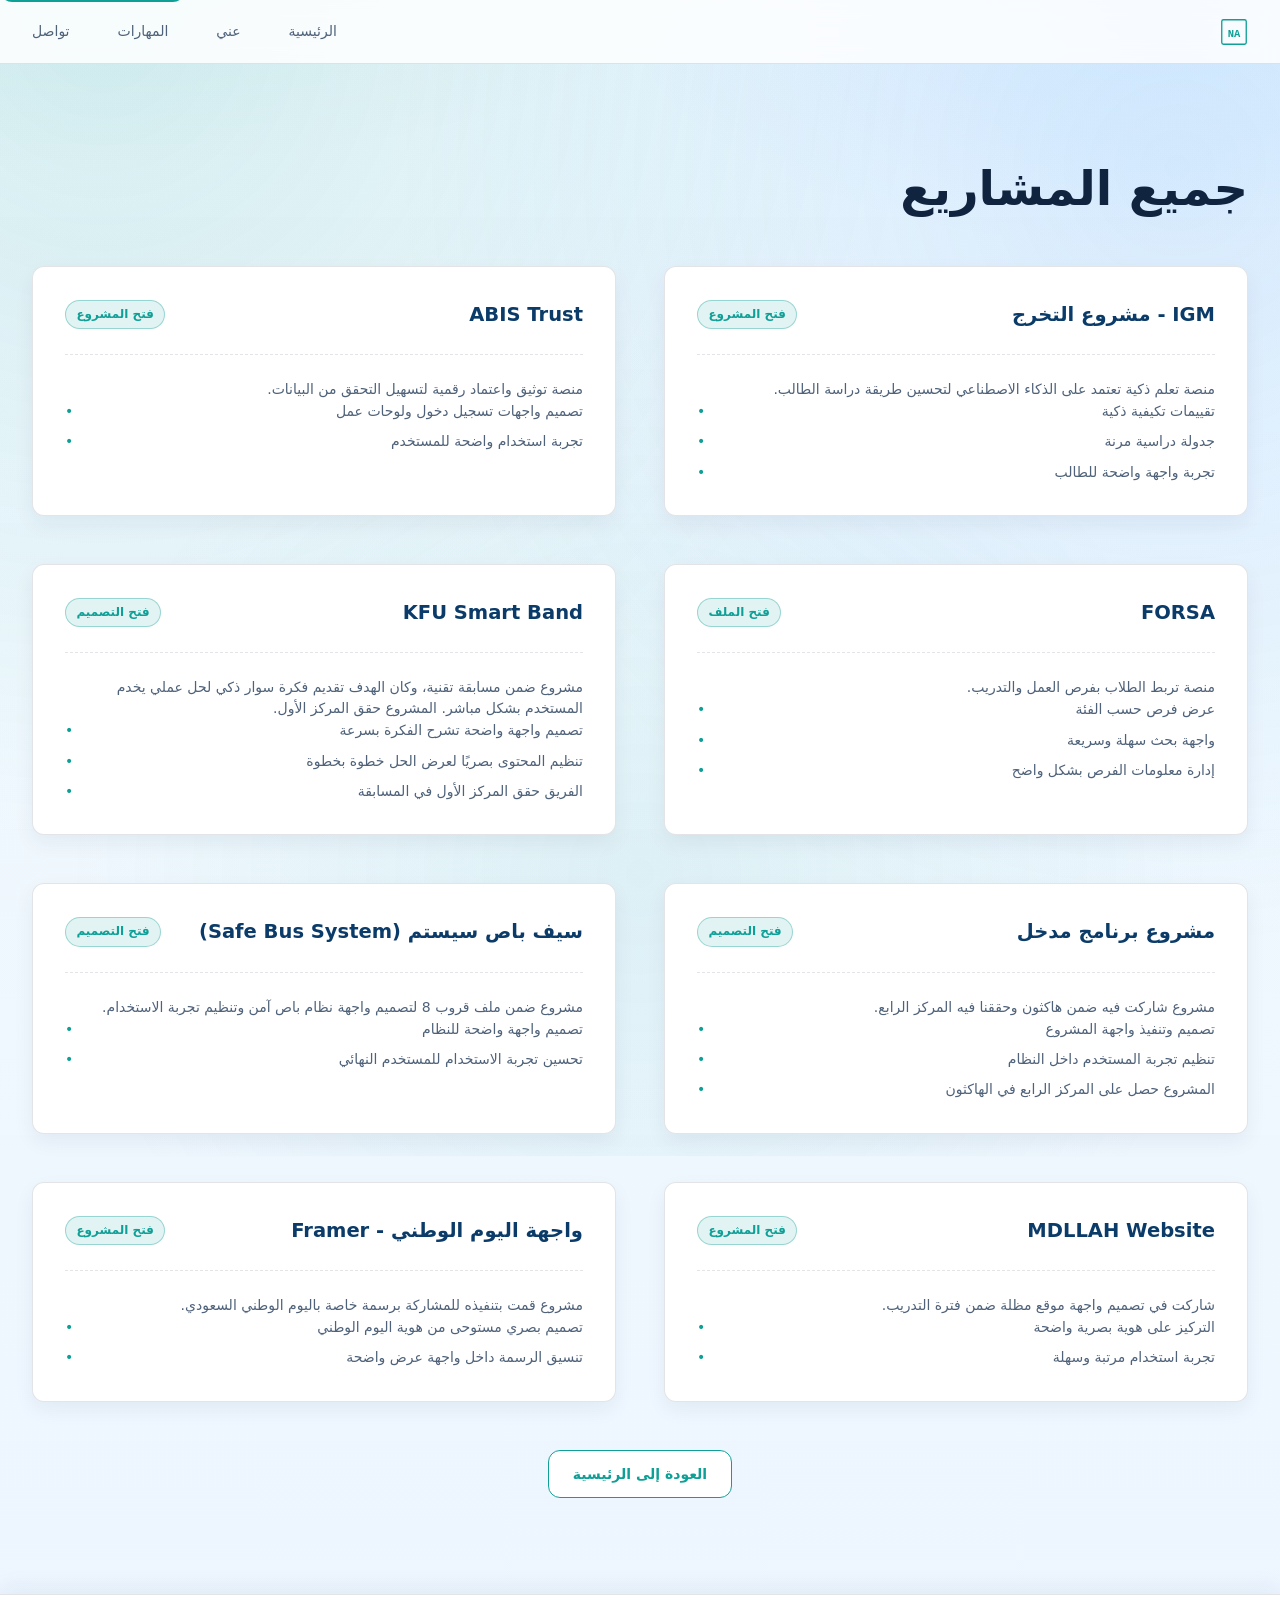
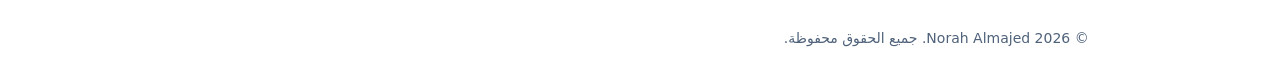
==== projects.html @ 997d486d "Initial portfolio commit" ====
<!DOCTYPE html>
<html lang="ar" dir="rtl">
<head>
  <meta charset="UTF-8">
  <meta name="viewport" content="width=device-width, initial-scale=1.0">
  <meta name="description" content="صفحة جميع مشاريع نورة الماجد مع شرح مختصر وروابط العرض.">
  <meta name="theme-color" content="#F6FBFF">
  <link rel="stylesheet" href="css/style.css">
  <title>جميع المشاريع - نورة الماجد</title>
</head>
<body>
  <a href="#main-content" class="skip-link">تخطي إلى المحتوى</a>

  <nav class="nav" role="navigation" aria-label="Main navigation">
    <div class="nav-container">
      <a href="index.html#hero" class="nav-logo" aria-label="العودة للرئيسية">
        <svg width="32" height="32" viewBox="0 0 32 32" fill="none" xmlns="http://www.w3.org/2000/svg" aria-hidden="true">
          <rect x="2" y="2" width="28" height="28" stroke="currentColor" stroke-width="1.5" fill="none" rx="2"/>
          <text x="16" y="22" font-family="Space Grotesk, monospace" font-size="12" font-weight="bold" fill="currentColor" text-anchor="middle">NA</text>
        </svg>
      </a>

      <button class="nav-toggle" aria-label="فتح القائمة" aria-expanded="false" id="nav-toggle">
        <span></span>
        <span></span>
        <span></span>
      </button>

      <div class="nav-menu" id="nav-menu">
        <a href="index.html#hero" class="nav-link">الرئيسية</a>
        <a href="index.html#about" class="nav-link">عني</a>
        <a href="index.html#skills" class="nav-link">المهارات</a>
        <a href="index.html#contact" class="nav-link">تواصل</a>
      </div>
    </div>
  </nav>

  <main id="main-content">
    <section class="work" id="projects-all">
      <h2>جميع المشاريع</h2>
      <div class="work-grid highlights-grid">
        <article class="project-card" data-index="0">
          <details class="project-expandable" open>
            <summary>
              <span class="project-title">IGM - مشروع التخرج</span>
              <a class="project-toggle project-design-btn" href="IGM/index.php" target="_blank" rel="noopener noreferrer" aria-label="فتح مشروع IGM">فتح المشروع</a>
            </summary>
            <div class="project-content">
              <p class="project-outcome">منصة تعلم ذكية تعتمد على الذكاء الاصطناعي لتحسين طريقة دراسة الطالب.</p>
              <ul class="project-bullets">
                <li>تقييمات تكيفية ذكية</li>
                <li>جدولة دراسية مرنة</li>
                <li>تجربة واجهة واضحة للطالب</li>
              </ul>
            </div>
          </details>
        </article>

        <article class="project-card" data-index="1">
          <details class="project-expandable" open>
            <summary>
              <span class="project-title">ABIS Trust</span>
              <a class="project-toggle project-design-btn" href="https://abis-trust-production.up.railway.app/login.html" target="_blank" rel="noopener noreferrer" aria-label="فتح مشروع ABIS Trust">فتح المشروع</a>
            </summary>
            <div class="project-content">
              <p class="project-outcome">منصة توثيق واعتماد رقمية لتسهيل التحقق من البيانات.</p>
              <ul class="project-bullets">
                <li>تصميم واجهات تسجيل دخول ولوحات عمل</li>
                <li>تجربة استخدام واضحة للمستخدم</li>
              </ul>
            </div>
          </details>
        </article>

        <article class="project-card" data-index="2">
          <details class="project-expandable" open>
            <summary>
              <span class="project-title">FORSA</span>
              <a class="project-toggle project-design-btn" href="FORSA.pdf" target="_blank" rel="noopener noreferrer" aria-label="فتح ملف مشروع FORSA">فتح الملف</a>
            </summary>
            <div class="project-content">
              <p class="project-outcome">منصة تربط الطلاب بفرص العمل والتدريب.</p>
              <ul class="project-bullets">
                <li>عرض فرص حسب الفئة</li>
                <li>واجهة بحث سهلة وسريعة</li>
                <li>إدارة معلومات الفرص بشكل واضح</li>
              </ul>
            </div>
          </details>
        </article>

        <article class="project-card" data-index="3">
          <details class="project-expandable" open>
            <summary>
              <span class="project-title">KFU Smart Band</span>
              <a class="project-toggle project-design-btn" href="KFU%20Smart%20Band/code%201.html" target="_blank" rel="noopener noreferrer" aria-label="فتح تصميم KFU Smart Band">فتح التصميم</a>
            </summary>
            <div class="project-content">
              <p class="project-outcome">مشروع ضمن مسابقة تقنية، وكان الهدف تقديم فكرة سوار ذكي لحل عملي يخدم المستخدم بشكل مباشر. المشروع حقق المركز الأول.</p>
              <ul class="project-bullets">
                <li>تصميم واجهة واضحة تشرح الفكرة بسرعة</li>
                <li>تنظيم المحتوى بصريًا لعرض الحل خطوة بخطوة</li>
                <li>الفريق حقق المركز الأول في المسابقة</li>
              </ul>
            </div>
          </details>
        </article>

        <article class="project-card" data-index="4">
          <details class="project-expandable" open>
            <summary>
              <span class="project-title">مشروع برنامج مدخل</span>
              <a class="project-toggle project-design-btn" href="%D9%85%D8%B4%D8%B1%D9%88%D8%B9%20%D8%A8%D8%B1%D9%86%D8%A7%D9%85%D8%AC%20%D9%85%D8%AF%D8%AE%D9%84/MADKHAL.dc.html" target="_blank" rel="noopener noreferrer" aria-label="فتح تصميم مشروع برنامج مدخل">فتح التصميم</a>
            </summary>
            <div class="project-content">
              <p class="project-outcome">مشروع شاركت فيه ضمن هاكثون وحققنا فيه المركز الرابع.</p>
              <ul class="project-bullets">
                <li>تصميم وتنفيذ واجهة المشروع</li>
                <li>تنظيم تجربة المستخدم داخل النظام</li>
                <li>المشروع حصل على المركز الرابع في الهاكثون</li>
              </ul>
            </div>
          </details>
        </article>

        <article class="project-card" data-index="5">
          <details class="project-expandable" open>
            <summary>
              <span class="project-title">سيف باص سيستم (Safe Bus System)</span>
              <a class="project-toggle project-design-btn" href="%D9%86%D8%B8%D8%A7%D9%85%20%D8%A8%D8%A7%D8%B5%20%D8%B3%D9%8A%D9%81/SBS%20Redesign.dc.html" target="_blank" rel="noopener noreferrer" aria-label="فتح تصميم سيف باص سيستم">فتح التصميم</a>
            </summary>
            <div class="project-content">
              <p class="project-outcome">مشروع ضمن ملف قروب 8 لتصميم واجهة نظام باص آمن وتنظيم تجربة الاستخدام.</p>
              <ul class="project-bullets">
                <li>تصميم واجهة واضحة للنظام</li>
                <li>تحسين تجربة الاستخدام للمستخدم النهائي</li>
              </ul>
            </div>
          </details>
        </article>

        <article class="project-card" data-index="6">
          <details class="project-expandable" open>
            <summary>
              <span class="project-title">MDLLAH Website</span>
              <a class="project-toggle project-design-btn" href="https://mdllah.com/" target="_blank" rel="noopener noreferrer" aria-label="فتح مشروع MDLLAH Website">فتح المشروع</a>
            </summary>
            <div class="project-content">
              <p class="project-outcome">شاركت في تصميم واجهة موقع مظلة ضمن فترة التدريب.</p>
              <ul class="project-bullets">
                <li>التركيز على هوية بصرية واضحة</li>
                <li>تجربة استخدام مرتبة وسهلة</li>
              </ul>
            </div>
          </details>
        </article>

        <article class="project-card" data-index="7">
          <details class="project-expandable" open>
            <summary>
              <span class="project-title">واجهة اليوم الوطني - Framer</span>
              <a class="project-toggle project-design-btn" href="https://saudi-arabia-norah-almajed.framer.website/" target="_blank" rel="noopener noreferrer" aria-label="فتح مشروع واجهة اليوم الوطني">فتح المشروع</a>
            </summary>
            <div class="project-content">
              <p class="project-outcome">مشروع قمت بتنفيذه للمشاركة برسمة خاصة باليوم الوطني السعودي.</p>
              <ul class="project-bullets">
                <li>تصميم بصري مستوحى من هوية اليوم الوطني</li>
                <li>تنسيق الرسمة داخل واجهة عرض واضحة</li>
              </ul>
            </div>
          </details>
        </article>
      </div>
      <div class="view-all-projects">
        <a href="index.html#highlights" class="btn btn-secondary">العودة إلى الرئيسية</a>
      </div>
    </section>
  </main>

  <footer class="footer">
    <p>&copy; 2026 Norah Almajed. جميع الحقوق محفوظة.</p>
  </footer>

  <script src="js/main.js"></script>
</body>
</html>
---- css/style.css ----
/* ============================================================================
   DESIGN SYSTEM - CSS CUSTOM PROPERTIES
   ============================================================================ */
:root {
  /* Colors - Contrast verified */
  --bg:            #F6FBFF;
  --surface:       #FFFFFF;
  --surface-2:     #EEF5FF;
  --text:          #10243F;
  --text-muted:    #4F627A;
  --accent:        #0E9F96;
  --border:        rgba(16, 36, 63, 0.12);
  --shadow-sm:     0 8px 20px rgba(12, 37, 71, 0.06);
  --shadow-md:     0 16px 32px rgba(12, 37, 71, 0.09);

  /* Typography */
  --font-sans: "Space Grotesk", "IBM Plex Sans Arabic", system-ui, -apple-system, sans-serif;
  --font-body: "Inter", "IBM Plex Sans Arabic", system-ui, -apple-system, sans-serif;

  /* Type scale */
  --fs-hero: clamp(2.5rem, 6vw, 4.5rem);
  --fs-h2:   clamp(2rem, 5vw, 3rem);
  --fs-h3:   1.5rem;
  --fs-body: 1rem;
  --fs-sm:   0.875rem;
  --fs-xs:   0.75rem;

  /* Spacing (8px grid) */
  --space-xs:   0.5rem;    /* 8px */
  --space-sm:   1rem;      /* 16px */
  --space-md:   1.5rem;    /* 24px */
  --space-lg:   2rem;      /* 32px */
  --space-xl:   3rem;      /* 48px */
  --space-2xl:  4rem;      /* 64px */
  --space-3xl:  6rem;      /* 96px */
  --space-4xl:  8rem;      /* 128px */

  /* Motion */
  --ease-out:    cubic-bezier(0.23, 1, 0.32, 1);
  --ease-in-out: cubic-bezier(0.77, 0, 0.175, 1);
  --radius: 12px;

  /* Duration */
  --duration-fast:   100ms;
  --duration-base:   160ms;
  --duration-card:   200ms;
  --duration-reveal: 250ms;
}

/* ============================================================================
   RESET & BASE
   ============================================================================ */
* {
  margin: 0;
  padding: 0;
  box-sizing: border-box;
}

html {
  scroll-behavior: smooth;
}

body {
  font-family: var(--font-body);
  background:
    radial-gradient(1200px 560px at 10% -10%, rgba(14, 159, 150, 0.09), transparent 60%),
    radial-gradient(900px 420px at 90% 0%, rgba(36, 140, 255, 0.08), transparent 60%),
    var(--bg);
  color: var(--text);
  line-height: 1.6;
  font-size: var(--fs-body);
  overflow-x: hidden;
}

body::before {
  content: "";
  position: fixed;
  inset: -20vmax;
  background:
    radial-gradient(circle at 20% 20%, rgba(14, 159, 150, 0.12), transparent 45%),
    radial-gradient(circle at 80% 30%, rgba(36, 140, 255, 0.12), transparent 45%),
    radial-gradient(circle at 50% 80%, rgba(14, 159, 150, 0.08), transparent 40%);
  z-index: -1;
  pointer-events: none;
  animation: ambientFloat 16s ease-in-out infinite alternate;
}

/* ============================================================================
   TYPOGRAPHY
   ============================================================================ */
h1, h2, h3 {
  font-family: var(--font-sans);
  font-weight: 600;
  line-height: 1.2;
}

h1 {
  font-size: var(--fs-hero);
  letter-spacing: -0.02em;
}

h2 {
  font-size: var(--fs-h2);
  margin-bottom: var(--space-xl);
}

h3 {
  font-size: var(--fs-h3);
}

p {
  max-width: 70ch;
}

a {
  color: var(--accent);
  text-decoration: none;
  transition: opacity var(--duration-base) var(--ease-out);
}

@media (hover: hover) and (pointer: fine) {
  a:hover {
    opacity: 0.8;
  }
}

a:focus-visible {
  outline: 2px solid var(--accent);
  outline-offset: 2px;
}

/* ============================================================================
   SKIP LINK
   ============================================================================ */
.skip-link {
  position: absolute;
  top: -40px;
  left: 0;
  background: var(--accent);
  color: #ffffff;
  padding: 0.5rem 1rem;
  border-radius: var(--radius);
  font-weight: 600;
  z-index: 10000;
}

.skip-link:focus {
  top: var(--space-sm);
  left: var(--space-sm);
}

/* ============================================================================
   NAVIGATION
   ============================================================================ */
.nav {
  position: sticky;
  top: 0;
  z-index: 100;
  height: 64px;
  background: rgba(255, 255, 255, 0.82);
  -webkit-backdrop-filter: blur(10px);
  backdrop-filter: blur(10px);
  border-bottom: 1px solid var(--border);
  display: flex;
  align-items: center;
  transition: box-shadow var(--duration-card) var(--ease-out),
              background-color var(--duration-card) var(--ease-out),
              border-color var(--duration-card) var(--ease-out);
}

.nav.scrolled {
  background: rgba(255, 255, 255, 0.95);
  border-color: rgba(14, 159, 150, 0.25);
  box-shadow: 0 10px 24px rgba(16, 36, 63, 0.09);
}

.nav-container {
  width: 100%;
  max-width: 1440px;
  margin: 0 auto;
  padding: 0 var(--space-lg);
  display: flex;
  align-items: center;
  justify-content: space-between;
}

.nav-logo {
  display: flex;
  align-items: center;
  color: var(--accent);
  font-weight: 700;
  font-size: var(--fs-h3);
  transition: color var(--duration-base) var(--ease-out);
  flex-shrink: 0;
}

.nav-logo svg {
  width: 28px;
  height: 28px;
}

@media (hover: hover) and (pointer: fine) {
  .nav-logo:hover {
    color: var(--text);
  }
}

.nav-logo:focus-visible {
  outline: 2px solid var(--accent);
  outline-offset: 4px;
  border-radius: var(--radius);
}

.nav-toggle {
  display: none;
  flex-direction: column;
  gap: 5px;
  background: none;
  border: none;
  cursor: pointer;
  padding: var(--space-xs);
  border-radius: var(--radius);
  color: var(--text);
}

.nav-toggle span {
  width: 24px;
  height: 2px;
  background: currentColor;
  border-radius: 1px;
  transition: all var(--duration-base) var(--ease-out);
}

@media (max-width: 640px) {
  .nav-toggle {
    display: flex;
  }

  .nav-toggle[aria-expanded="true"] span:nth-child(1) {
    transform: rotate(45deg) translate(10px, 10px);
  }

  .nav-toggle[aria-expanded="true"] span:nth-child(2) {
    opacity: 0;
  }

  .nav-toggle[aria-expanded="true"] span:nth-child(3) {
    transform: rotate(-45deg) translate(7px, -7px);
  }

  .nav-menu {
    position: absolute;
    top: 64px;
    left: 0;
    right: 0;
    background: rgba(255, 255, 255, 0.98);
    border-bottom: 1px solid var(--border);
    padding: var(--space-lg);
    display: none;
    flex-direction: column;
    align-items: flex-start;
    gap: var(--space-md);
    max-height: calc(100vh - 64px);
    overflow-y: auto;
  }

  .nav-menu[data-expanded="true"] {
    display: flex;
  }
  .nav-link {
    width: 100%;
    padding-block: 0.25rem;
  }
}

@media (min-width: 641px) {
  .nav-menu {
    display: flex;
    gap: var(--space-xl);
    align-items: center;
  }
}

.nav-link {
  font-size: var(--fs-sm);
  color: var(--text-muted);
  transition: color var(--duration-base) var(--ease-out);
  position: relative;
}

.nav-link::after {
  content: '';
  position: absolute;
  bottom: -4px;
  left: 0;
  width: 0;
  height: 1.5px;
  background: var(--accent);
  transition: width var(--duration-base) var(--ease-out);
}

@media (hover: hover) and (pointer: fine) {
  .nav-link:hover {
    color: var(--accent);
  }

  .nav-link:hover::after {
    width: 100%;
  }
}

.nav-link:focus-visible {
  outline: 2px solid var(--accent);
  outline-offset: 4px;
}

/* ============================================================================
   HERO SECTION
   ============================================================================ */
.hero {
  min-height: 100vh;
  display: flex;
  align-items: center;
  justify-content: center;
  padding: var(--space-2xl) var(--space-lg);
  text-align: center;
  animation: fadeIn var(--duration-reveal) var(--ease-out) forwards;
}

.hero-content {
  max-width: 800px;
  width: 100%;
  transition: transform 420ms var(--ease-out);
}

.hero-title {
  margin-bottom: var(--space-md);
  animation: slideUp var(--duration-reveal) var(--ease-out) 100ms forwards;
  opacity: 0;
}

.hero-training {
  font-size: 1.05rem;
  color: var(--text);
  margin-bottom: var(--space-md);
  line-height: 1.8;
  animation: slideUp var(--duration-reveal) var(--ease-out) 130ms forwards;
  opacity: 0;
  margin-left: auto;
  margin-right: auto;
  max-width: 72ch;
}

.hero-quick-links {
  display: flex;
  justify-content: center;
  gap: var(--space-sm);
  flex-wrap: wrap;
  margin-bottom: var(--space-lg);
  animation: slideUp var(--duration-reveal) var(--ease-out) 145ms forwards;
  opacity: 0;
}

.hero-quick-link {
  display: inline-flex;
  align-items: center;
  gap: 0.5rem;
  padding: 0.55rem 0.9rem;
  border: 1px solid var(--border);
  border-radius: 999px;
  color: var(--text);
  background: var(--surface);
  font-size: var(--fs-sm);
  font-weight: 500;
  transition: transform var(--duration-card) var(--ease-out),
              border-color var(--duration-card) var(--ease-out),
              color var(--duration-card) var(--ease-out),
              box-shadow var(--duration-card) var(--ease-out);
}

.hero-quick-link:focus-visible {
  outline: 2px solid var(--accent);
  outline-offset: 2px;
}

@media (hover: hover) and (pointer: fine) {
  .hero-quick-link:hover {
    border-color: var(--accent);
    color: var(--accent);
    opacity: 1;
    transform: translateY(-2px);
    box-shadow: var(--shadow-sm);
  }
}

.hero-quick-icon {
  width: 16px;
  height: 16px;
  color: var(--accent);
  flex-shrink: 0;
}

.hero-subtitle {
  font-size: var(--fs-h3);
  color: var(--text-muted);
  margin-bottom: var(--space-2xl);
  line-height: 1.5;
  animation: slideUp var(--duration-reveal) var(--ease-out) 150ms forwards;
  opacity: 0;
  margin-left: auto;
  margin-right: auto;
}

.hero-first-project {
  display: flex;
  align-items: center;
  justify-content: center;
  gap: var(--space-sm);
  flex-wrap: wrap;
  margin-top: 0;
  margin-bottom: var(--space-md);
  animation: slideUp var(--duration-reveal) var(--ease-out) 165ms forwards;
  opacity: 0;
}

.hero-first-project-link {
  display: inline-flex;
  align-items: center;
  justify-content: center;
  padding: 0.6rem 1rem;
  border: 1px solid rgba(14, 159, 150, 0.35);
  border-radius: 999px;
  background: rgba(14, 159, 150, 0.08);
  color: var(--accent);
  font-size: var(--fs-sm);
  font-weight: 600;
}

@media (hover: hover) and (pointer: fine) {
  .hero-first-project-link:hover {
    background: rgba(14, 159, 150, 0.15);
    border-color: var(--accent);
    opacity: 1;
  }
}

.hero-metrics {
  display: grid;
  grid-template-columns: repeat(3, minmax(0, 1fr));
  gap: var(--space-md);
  margin-bottom: var(--space-2xl);
  animation: slideUp var(--duration-reveal) var(--ease-out) 180ms forwards;
  opacity: 0;
}

.metric-card {
  background: var(--surface);
  border: 1px solid var(--border);
  border-radius: var(--radius);
  padding: var(--space-md);
  display: flex;
  gap: var(--space-sm);
  align-items: center;
  text-align: start;
  transition: transform var(--duration-card) var(--ease-out),
              border-color var(--duration-card) var(--ease-out),
              box-shadow var(--duration-card) var(--ease-out);
}

@media (hover: hover) and (pointer: fine) {
  .metric-card:hover {
    transform: translateY(-3px);
    border-color: rgba(14, 159, 150, 0.3);
    box-shadow: var(--shadow-md);
  }
}

.metric-icon {
  width: 22px;
  height: 22px;
  color: var(--accent);
  flex-shrink: 0;
}

.metric-card h3 {
  font-size: var(--fs-sm);
  color: var(--text-muted);
  margin-bottom: 2px;
  font-weight: 600;
}

.metric-card p {
  font-size: var(--fs-sm);
  color: var(--text);
  font-weight: 600;
}

.hero-ctas {
  display: flex;
  gap: var(--space-lg);
  justify-content: center;
  flex-wrap: wrap;
  animation: slideUp var(--duration-reveal) var(--ease-out) 200ms forwards;
  opacity: 0;
}

@keyframes fadeIn {
  from {
    opacity: 0;
  }
  to {
    opacity: 1;
  }
}

@keyframes slideUp {
  from {
    opacity: 0;
    transform: translateY(8px);
  }
  to {
    opacity: 1;
    transform: translateY(0);
  }
}

@keyframes ambientFloat {
  0% {
    transform: translate3d(-2%, -1%, 0) scale(1);
  }
  100% {
    transform: translate3d(2%, 1%, 0) scale(1.04);
  }
}

/* ============================================================================
   BUTTONS
   ============================================================================ */
.btn {
  display: inline-flex;
  align-items: center;
  justify-content: center;
  padding: 0.75rem 1.5rem;
  font-size: var(--fs-sm);
  font-weight: 600;
  border-radius: var(--radius);
  border: none;
  cursor: pointer;
  min-height: 44px;
  min-width: 44px;
  transition: background-color var(--duration-base) var(--ease-out),
              color var(--duration-base) var(--ease-out),
              transform var(--duration-base) var(--ease-out);
  font-family: var(--font-sans);
}

.btn:focus-visible {
  outline: 2px solid var(--accent);
  outline-offset: 2px;
}

.btn:active {
  transform: scale(0.97);
}

.btn-primary {
  background: var(--accent);
  color: #ffffff;
}

@media (hover: hover) and (pointer: fine) {
  .btn-primary:hover {
    background: var(--accent);
    opacity: 0.9;
  }
}

.btn-secondary {
  background: var(--surface);
  color: var(--accent);
  border: 1px solid var(--accent);
}

@media (hover: hover) and (pointer: fine) {
  .btn-secondary:hover {
    background: rgba(0, 229, 192, 0.1);
  }
}

/* ============================================================================
   SECTIONS & LAYOUT
   ============================================================================ */
section {
  max-width: 1440px;
  margin: 0 auto;
  padding: var(--space-3xl) var(--space-lg);
  width: 100%;
}

section:not(.hero) {
  opacity: 0;
  transform: translateY(8px);
  animation: sectionReveal var(--duration-reveal) var(--ease-out) forwards;
}

@keyframes sectionReveal {
  to {
    opacity: 1;
    transform: translateY(0);
  }
}

/* ============================================================================
   WORK SECTION
   ============================================================================ */
.work {
  background: linear-gradient(180deg, rgba(14, 159, 150, 0.02) 0%, rgba(36, 140, 255, 0.04) 100%);
}

.work-grid {
  display: grid;
  grid-template-columns: repeat(auto-fit, minmax(min(100%, 300px), 1fr));
  gap: var(--space-xl);
  animation-delay: 100ms;
}

@media (min-width: 768px) {
  .work-grid {
    grid-template-columns: repeat(2, 1fr);
  }
}

@media (min-width: 1024px) {
  .work-grid {
    grid-template-columns: repeat(2, 1fr);
  }
}

/* ============================================================================
   PROJECT CARD
   ============================================================================ */
.project-card {
  background: var(--surface);
  padding: var(--space-lg);
  border-radius: var(--radius);
  border: 1px solid var(--border);
  display: flex;
  flex-direction: column;
  gap: var(--space-md);
  transition: background-color var(--duration-card) var(--ease-out),
              transform var(--duration-card) var(--ease-out),
              border-color var(--duration-card) var(--ease-out);
  opacity: 0;
  transform: translateY(8px);
  animation: cardReveal var(--duration-reveal) var(--ease-out) forwards;
  box-shadow: var(--shadow-sm);
}

.project-card:nth-child(1) { animation-delay: 150ms; }
.project-card:nth-child(2) { animation-delay: 200ms; }
.project-card:nth-child(3) { animation-delay: 250ms; }
.project-card:nth-child(4) { animation-delay: 300ms; }

@keyframes cardReveal {
  to {
    opacity: 1;
    transform: translateY(0);
  }
}

@media (hover: hover) and (pointer: fine) {
  .project-card:hover {
    background: var(--surface-2);
    transform: translateY(-4px);
    border-color: var(--accent);
  }
}

.project-header {
  flex: 1;
}

.project-header h3 {
  margin-bottom: var(--space-sm);
  color: #0B3B68;
}

.project-outcome {
  color: var(--text-muted);
  font-size: var(--fs-sm);
  line-height: 1.5;
}

.project-bullets {
  list-style: none;
  display: flex;
  flex-direction: column;
  gap: var(--space-xs);
}

.project-bullets li {
  color: var(--text-muted);
  font-size: var(--fs-sm);
  padding-left: var(--space-md);
  position: relative;
}

.project-bullets li::before {
  content: '•';
  position: absolute;
  left: 0;
  color: var(--accent);
}

.tech-tags {
  display: flex;
  flex-wrap: wrap;
  gap: var(--space-xs);
  margin-top: var(--space-sm);
}

.tag {
  display: inline-block;
  background: rgba(14, 159, 150, 0.12);
  color: var(--accent);
  padding: 0.25rem 0.75rem;
  border-radius: 999px;
  font-size: var(--fs-xs);
  font-weight: 600;
  border: 1px solid rgba(14, 159, 150, 0.25);
  transition: all var(--duration-base) var(--ease-out);
}

@media (hover: hover) and (pointer: fine) {
  .tag:hover {
    background: rgba(0, 229, 192, 0.15);
    border-color: var(--accent);
  }
}

/* ============================================================================
   ABOUT SECTION
   ============================================================================ */
.about {
  animation-delay: 50ms;
}

.about-content {
  max-width: 800px;
}

.about-content p {
  margin-bottom: var(--space-lg);
  color: var(--text-muted);
  line-height: 1.8;
}

.about-content p:last-child {
  margin-bottom: 0;
}

/* ============================================================================
   SKILLS SECTION
   ============================================================================ */
.skills {
  background: linear-gradient(180deg, rgba(36, 140, 255, 0.04) 0%, rgba(14, 159, 150, 0.02) 100%);
  animation-delay: 75ms;
}

.skills-grid {
  display: grid;
  grid-template-columns: repeat(auto-fit, minmax(280px, 1fr));
  gap: var(--space-2xl);
  max-width: 1000px;
}

@media (min-width: 768px) {
  .skills-grid {
    grid-template-columns: repeat(3, 1fr);
  }
}

.skill-group h3 {
  margin-bottom: var(--space-lg);
  color: var(--accent);
  font-size: var(--fs-body);
  text-transform: uppercase;
  letter-spacing: 0.05em;
  font-weight: 700;
}

.skill-list {
  list-style: none;
  display: flex;
  flex-direction: column;
  gap: var(--space-md);
}

.skill-list li {
  display: flex;
  align-items: center;
  gap: var(--space-sm);
  color: var(--text-muted);
  font-size: var(--fs-sm);
  transition: color var(--duration-base) var(--ease-out);
}

@media (hover: hover) and (pointer: fine) {
  .skill-list li:hover {
    color: var(--accent);
  }
}

.skill-icon {
  width: 20px;
  height: 20px;
  color: var(--accent);
  flex-shrink: 0;
}

/* ============================================================================
   EXPERIENCE SECTION
   ============================================================================ */
.experience {
  animation-delay: 90ms;
}

.experience-grid {
  display: grid;
  grid-template-columns: repeat(3, minmax(0, 1fr));
  gap: var(--space-lg);
}

.experience-card {
  background: var(--surface);
  border: 1px solid var(--border);
  border-radius: var(--radius);
  padding: var(--space-lg);
  transition: background-color var(--duration-card) var(--ease-out),
              border-color var(--duration-card) var(--ease-out),
              transform var(--duration-card) var(--ease-out);
  box-shadow: var(--shadow-sm);
}

@media (hover: hover) and (pointer: fine) {
  .experience-card:hover {
    background: var(--surface-2);
    border-color: var(--accent);
    transform: translateY(-4px);
  }
}

.experience-icon-wrap {
  width: 44px;
  height: 44px;
  border-radius: 10px;
  display: inline-flex;
  align-items: center;
  justify-content: center;
  background: rgba(14, 159, 150, 0.12);
  border: 1px solid rgba(14, 159, 150, 0.25);
  margin-bottom: var(--space-sm);
}

.experience-icon {
  width: 20px;
  height: 20px;
  color: var(--accent);
}

.experience-card h3 {
  font-size: 1.125rem;
  margin-bottom: var(--space-xs);
  color: var(--text);
}

.experience-card p {
  color: var(--text-muted);
  font-size: var(--fs-sm);
  line-height: 1.7;
}

/* ============================================================================
   HIGHLIGHTS GRID
   ============================================================================ */
.highlights-grid .project-header h3 {
  color: var(--text);
}

.highlights-grid {
  margin-bottom: var(--space-xl);
}

.project-expandable {
  width: 100%;
}

.project-expandable summary {
  list-style: none;
  display: flex;
  align-items: center;
  justify-content: space-between;
  gap: var(--space-sm);
  cursor: pointer;
}

.project-expandable summary::-webkit-details-marker {
  display: none;
}

.project-title {
  font-family: var(--font-sans);
  font-size: 1.22rem;
  color: #0B3B68;
  font-weight: 700;
}

.project-toggle {
  font-size: var(--fs-xs);
  color: var(--accent);
  border: 1px solid rgba(14, 159, 150, 0.35);
  border-radius: 999px;
  padding: 0.25rem 0.65rem;
  white-space: nowrap;
}

.project-design-btn {
  display: inline-block;
  font-weight: 600;
  background: rgba(14, 159, 150, 0.08);
}

@media (hover: hover) and (pointer: fine) {
  .project-design-btn:hover {
    background: rgba(14, 159, 150, 0.16);
    opacity: 1;
  }
}

.project-expandable .project-content {
  margin-top: var(--space-md);
  border-top: 1px dashed var(--border);
  padding-top: var(--space-md);
}

.project-expandable:not([open]) .project-content {
  display: none;
}

.project-expandable[open] .project-toggle {
  background: rgba(14, 159, 150, 0.12);
}

.project-design-btn:focus-visible {
  outline: 2px solid var(--accent);
  outline-offset: 2px;
}

.view-all-projects {
  display: flex;
  justify-content: center;
}

.view-all-projects-btn {
  min-width: 230px;
}

@media (max-width: 640px) {
  section {
    padding: var(--space-2xl) var(--space-sm);
  }

  .work-grid {
    grid-template-columns: 1fr;
    gap: var(--space-lg);
  }

  .project-card {
    padding: var(--space-md);
  }

  .project-expandable summary {
    flex-direction: column;
    align-items: flex-start;
  }

  .project-title {
    font-size: 1.1rem;
  }

  .project-toggle {
    align-self: flex-start;
  }

  .view-all-projects-btn {
    width: 100%;
  }
}

/* ============================================================================
   CONTACT SECTION
   ============================================================================ */
.contact {
  text-align: center;
  animation-delay: 100ms;
}

.contact-content {
  max-width: 800px;
  margin: 0 auto;
}

.contact-content p {
  color: var(--text-muted);
  margin-bottom: var(--space-2xl);
  margin-left: auto;
  margin-right: auto;
}

.contact-links {
  display: flex;
  flex-direction: column;
  gap: var(--space-lg);
  align-items: center;
}

.contact-link {
  display: inline-flex;
  align-items: center;
  gap: var(--space-sm);
  padding: 0.75rem 1.5rem;
  background: var(--surface);
  border: 1px solid var(--border);
  border-radius: var(--radius);
  color: var(--accent);
  font-weight: 600;
  min-height: 44px;
  transition: all var(--duration-base) var(--ease-out);
  box-shadow: var(--shadow-sm);
}

.contact-link:focus-visible {
  outline: 2px solid var(--accent);
  outline-offset: 2px;
}

.contact-link:active {
  transform: scale(0.97);
}

@media (hover: hover) and (pointer: fine) {
  .contact-link:hover {
    background: var(--surface-2);
    border-color: var(--accent);
  }
}

.contact-icon {
  width: 20px;
  height: 20px;
  flex-shrink: 0;
}

/* ============================================================================
   FOOTER
   ============================================================================ */
.footer {
  background: var(--surface);
  border-top: 1px solid var(--border);
  padding: var(--space-lg);
  text-align: center;
  color: var(--text-muted);
  font-size: var(--fs-sm);
  box-shadow: 0 -8px 20px rgba(12, 37, 71, 0.05);
}

/* ============================================================================
   REDUCED MOTION
   ============================================================================ */
@media (prefers-reduced-motion: reduce) {
  * {
    animation-duration: 0.01ms !important;
    animation-iteration-count: 1 !important;
    transition-duration: 0.01ms !important;
  }

  body::before {
    animation: none !important;
  }

  html {
    scroll-behavior: auto;
  }
}

/* ============================================================================
   RESPONSIVE TYPOGRAPHY
   ============================================================================ */
@media (max-width: 480px) {
  body {
    font-size: 0.9375rem;
  }

  .hero-training {
    font-size: 0.98rem;
  }

  .hero-quick-links {
    gap: 0.5rem;
  }

  .hero-quick-link {
    width: 100%;
    justify-content: center;
  }

  .hero-metrics {
    grid-template-columns: 1fr;
  }

  .hero-ctas {
    gap: var(--space-md);
  }

  section {
    padding: var(--space-2xl) var(--space-md);
  }

  h2 {
    margin-bottom: var(--space-lg);
  }

  .nav-container {
    padding: 0 var(--space-md);
  }
}

@media (max-width: 900px) {
  .experience-grid,
  .hero-metrics {
    grid-template-columns: 1fr;
  }
}

/* ============================================================================
   FOCUS VISIBLE FALLBACK
   ============================================================================ */
button:focus,
a:focus {
  outline: 2px solid var(--accent);
  outline-offset: 2px;
}

/* ============================================================================
   UTILITY: TEXT TRUNCATION
   ============================================================================ */
.line-clamp-2 {
  display: -webkit-box;
  -webkit-line-clamp: 2;
  -webkit-box-orient: vertical;
  overflow: hidden;
}

/* ============================================================================
   PRINT STYLES
   ============================================================================ */
@media print {
  .nav,
  .footer,
  .hero-ctas {
    display: none;
  }

  body {
    background: white;
    color: black;
  }

  section {
    page-break-inside: avoid;
  }
}
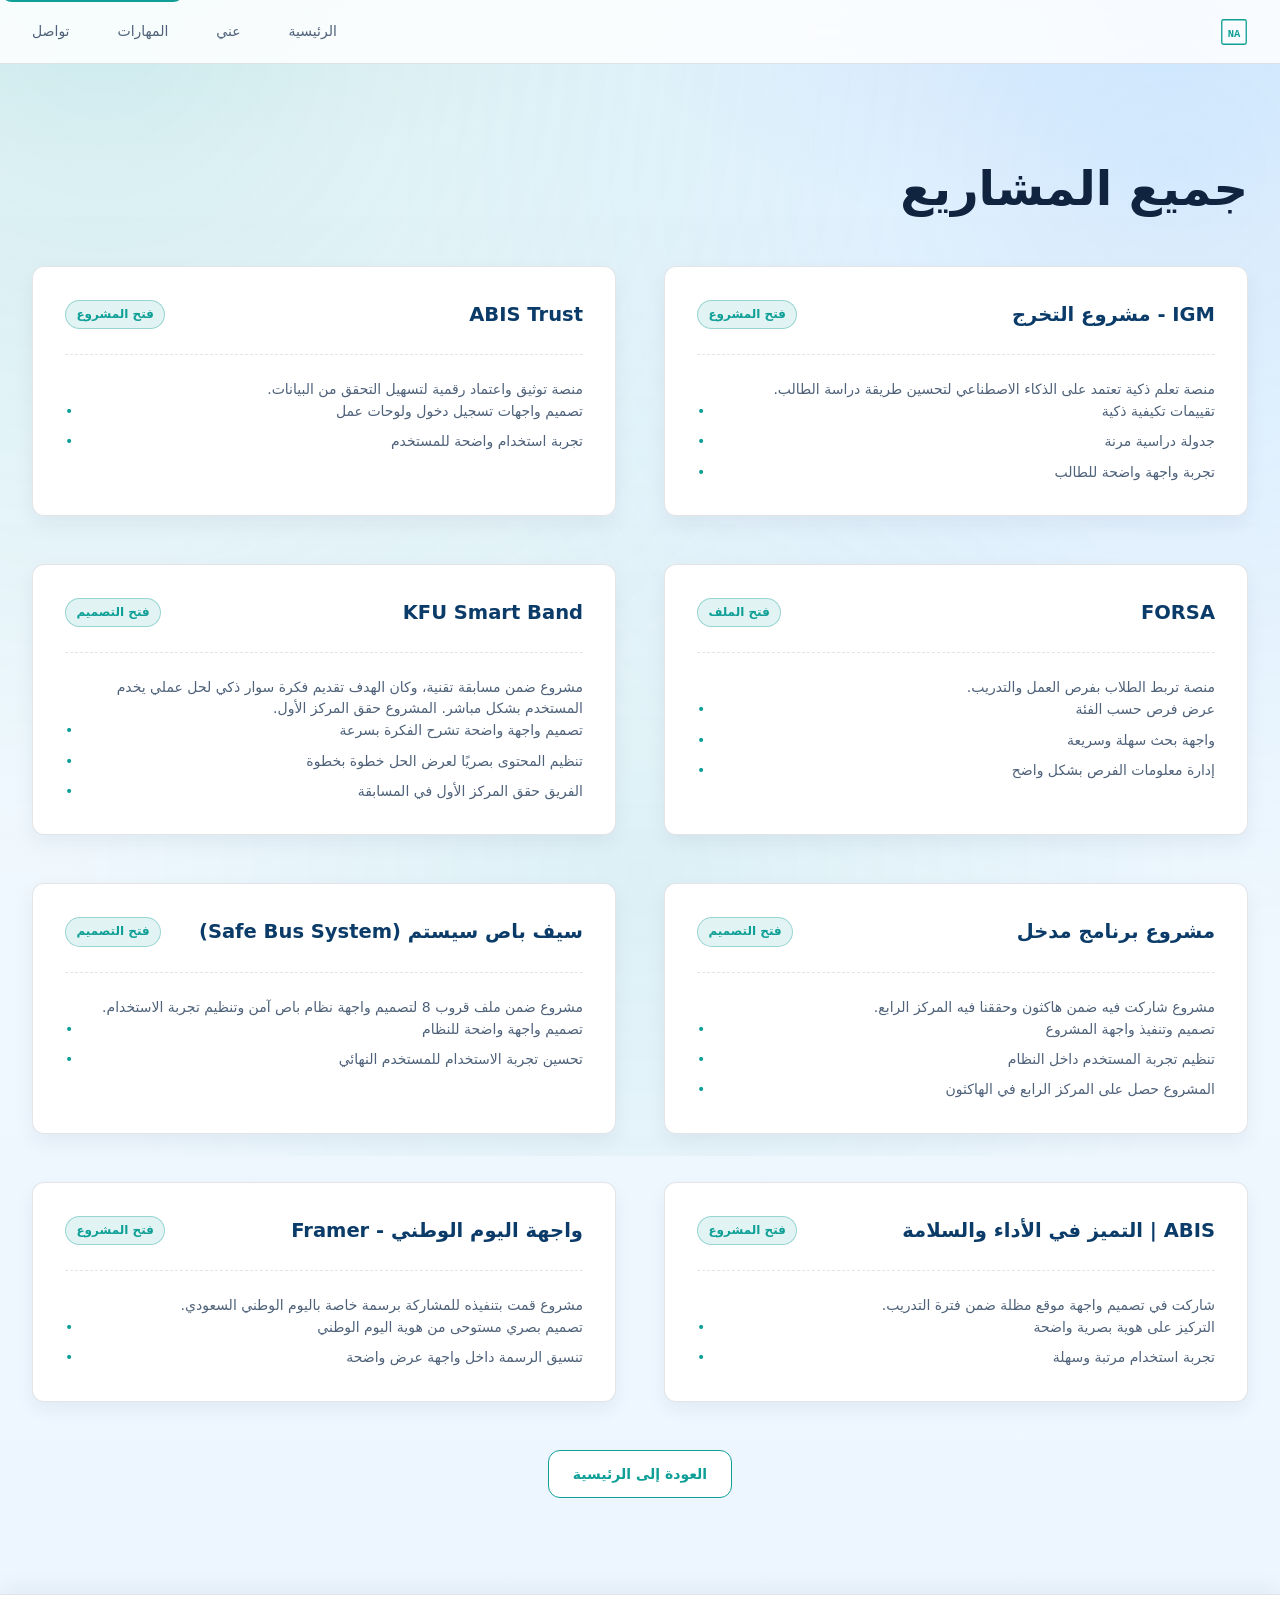
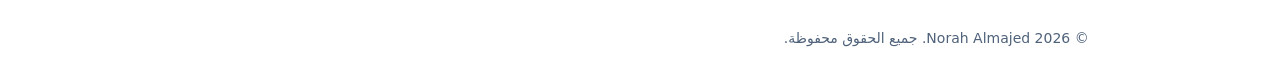
==== commit 7c095a8e: "Update second project link to ABIS Railway URL" ====
--- a/projects.html
+++ b/projects.html
@@ -142,8 +142,8 @@
         <article class="project-card" data-index="6">
           <details class="project-expandable" open>
             <summary>
-              <span class="project-title">MDLLAH Website</span>
-              <a class="project-toggle project-design-btn" href="https://mdllah.com/" target="_blank" rel="noopener noreferrer" aria-label="فتح مشروع MDLLAH Website">فتح المشروع</a>
+              <span class="project-title">ABIS | التميز في الأداء والسلامة</span>
+              <a class="project-toggle project-design-btn" href="https://abis-production-4e54.up.railway.app/" target="_blank" rel="noopener noreferrer" aria-label="فتح مشروع ABIS | التميز في الأداء والسلامة">فتح المشروع</a>
             </summary>
             <div class="project-content">
               <p class="project-outcome">شاركت في تصميم واجهة موقع مظلة ضمن فترة التدريب.</p>
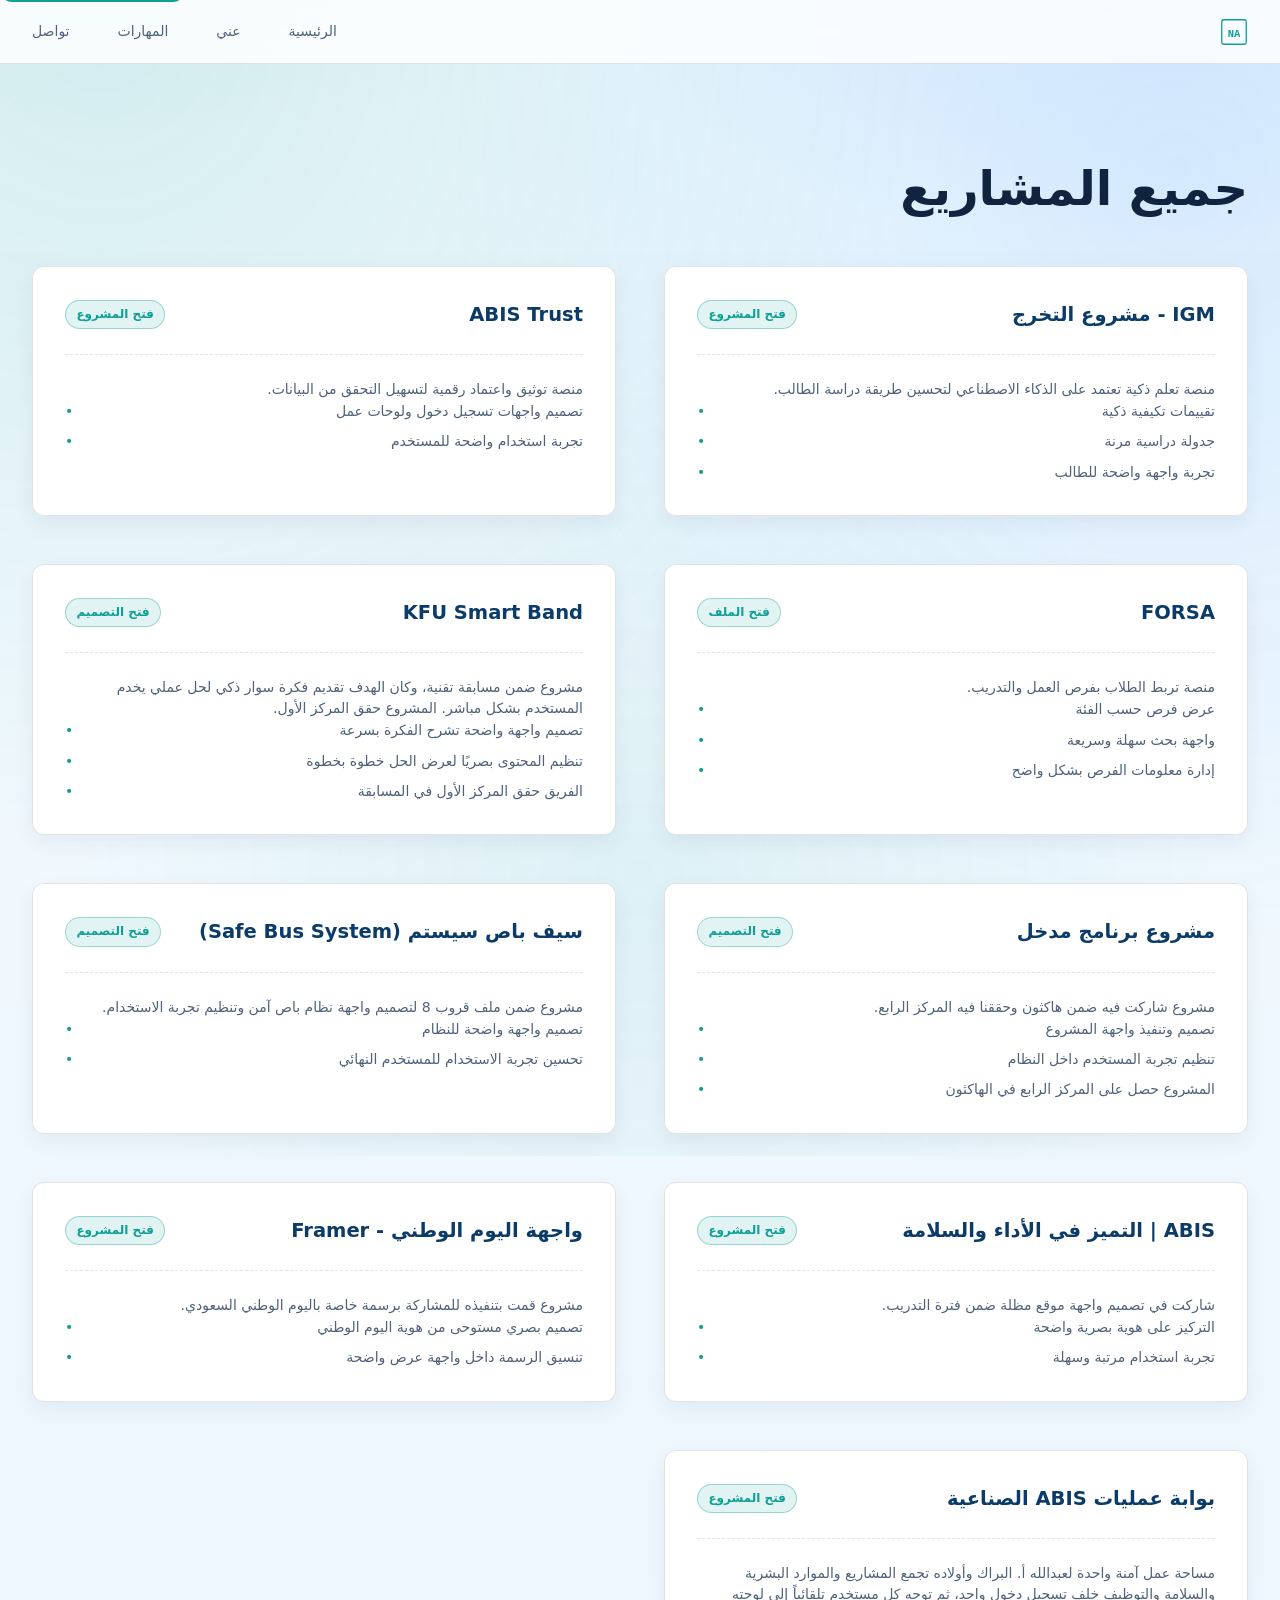
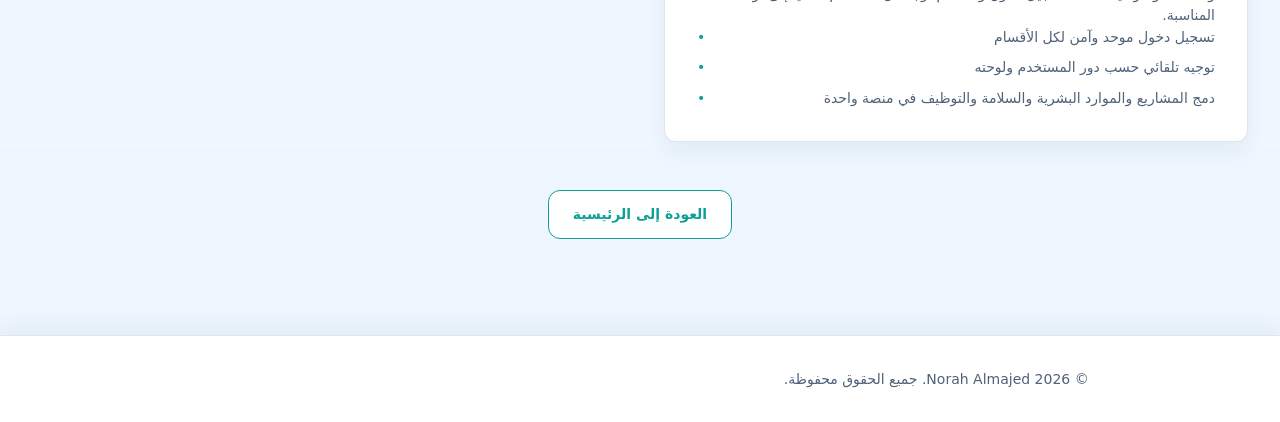
==== commit 0d9e645c: "Add ABIS industrial operations portal project card" ====
--- a/projects.html
+++ b/projects.html
@@ -170,6 +170,23 @@
             </div>
           </details>
         </article>
+
+        <article class="project-card" data-index="8">
+          <details class="project-expandable" open>
+            <summary>
+              <span class="project-title">بوابة عمليات ABIS الصناعية</span>
+              <a class="project-toggle project-design-btn" href="https://abis-production-4e54.up.railway.app/" target="_blank" rel="noopener noreferrer" aria-label="فتح مشروع بوابة عمليات ABIS الصناعية">فتح المشروع</a>
+            </summary>
+            <div class="project-content">
+              <p class="project-outcome">مساحة عمل آمنة واحدة لعبدالله أ. البراك وأولاده تجمع المشاريع والموارد البشرية والسلامة والتوظيف خلف تسجيل دخول واحد، ثم توجه كل مستخدم تلقائياً إلى لوحته المناسبة.</p>
+              <ul class="project-bullets">
+                <li>تسجيل دخول موحد وآمن لكل الأقسام</li>
+                <li>توجيه تلقائي حسب دور المستخدم ولوحته</li>
+                <li>دمج المشاريع والموارد البشرية والسلامة والتوظيف في منصة واحدة</li>
+              </ul>
+            </div>
+          </details>
+        </article>
       </div>
       <div class="view-all-projects">
         <a href="index.html#highlights" class="btn btn-secondary">العودة إلى الرئيسية</a>
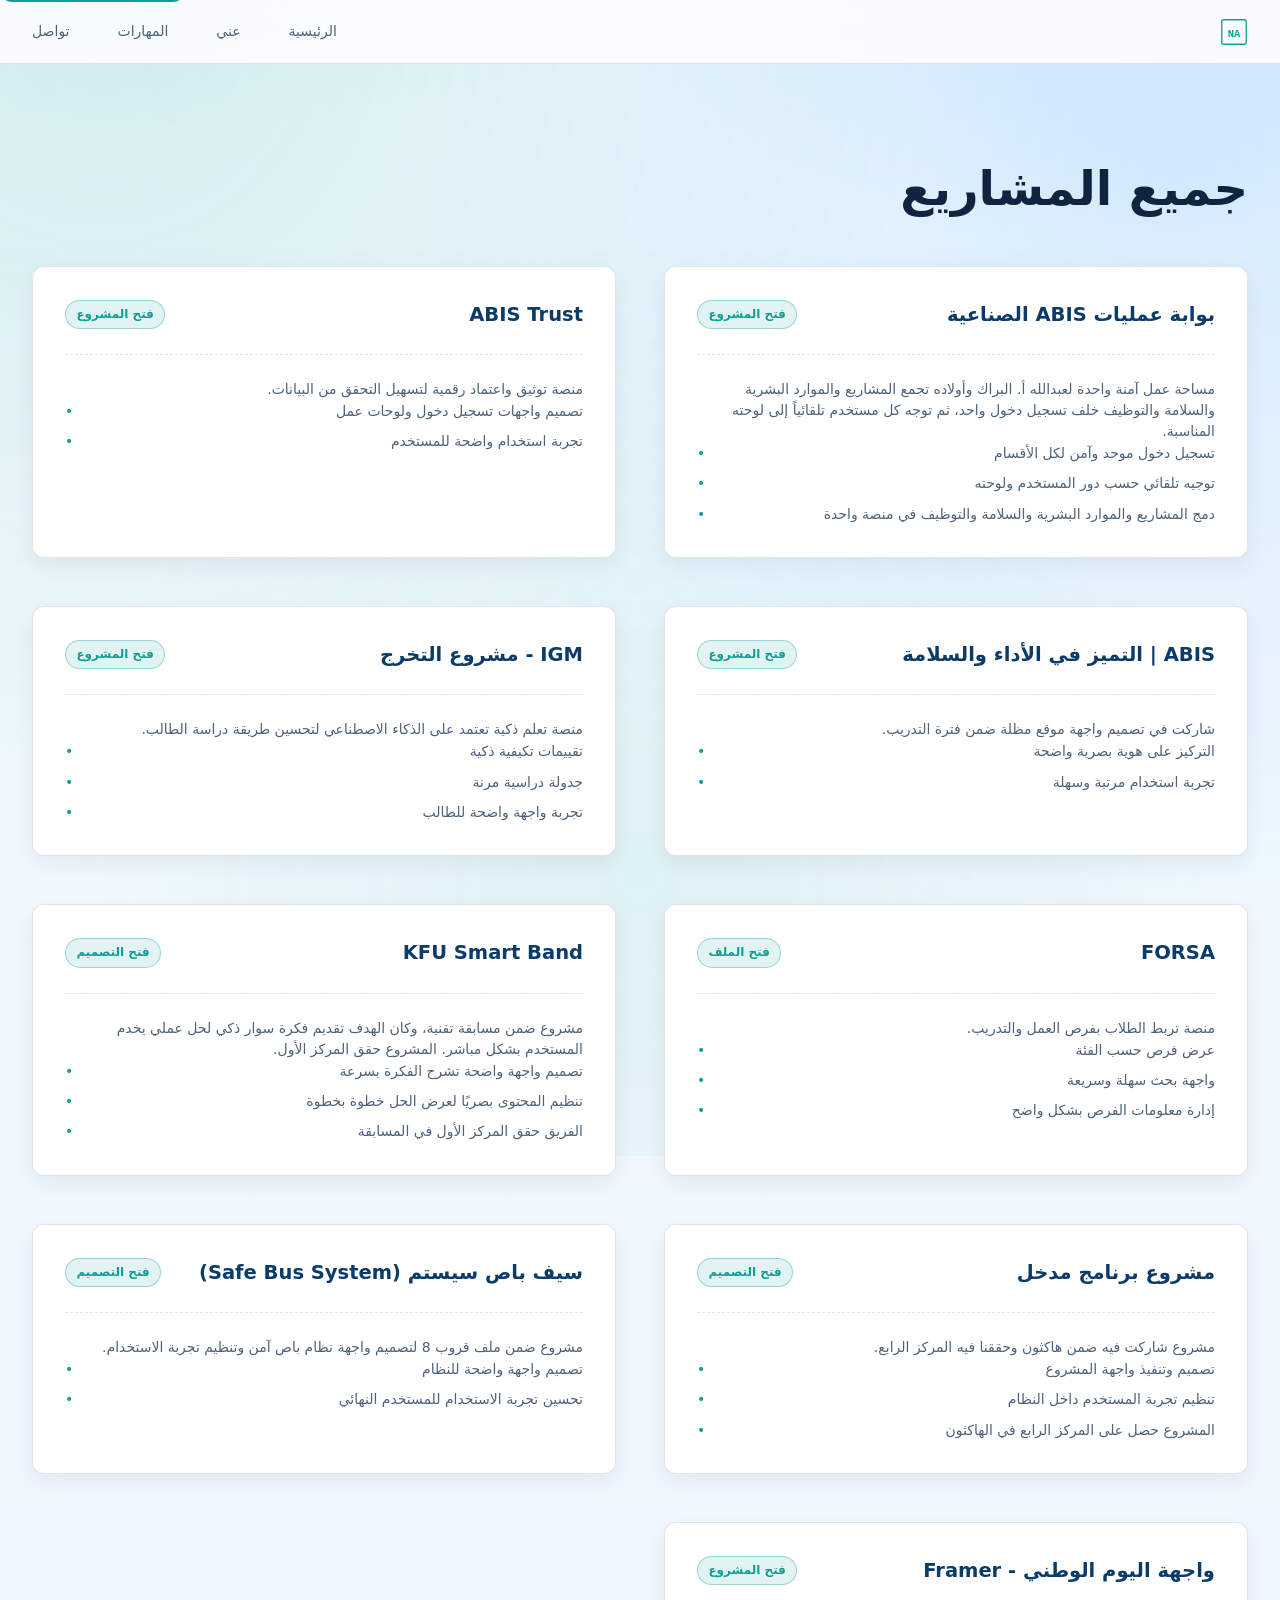
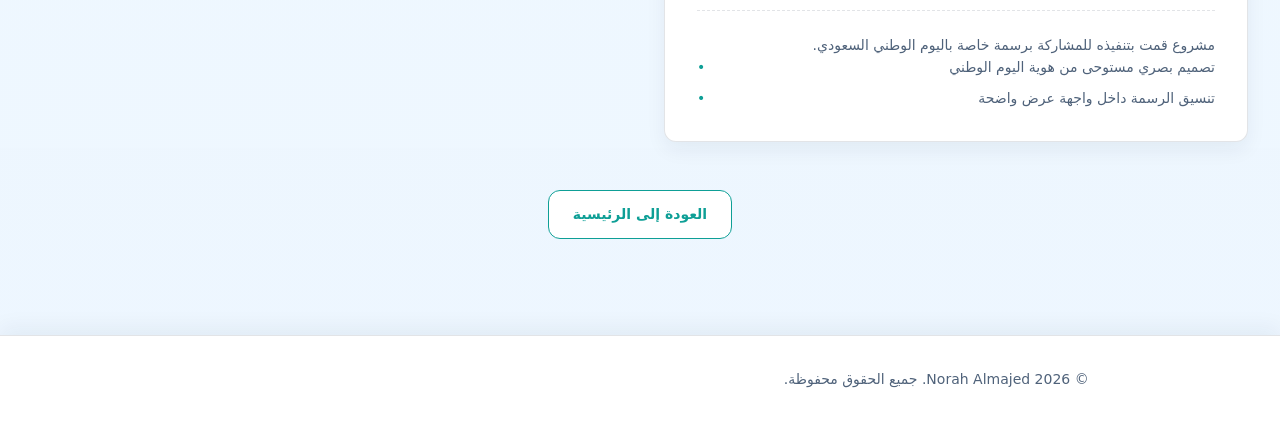
==== commit 95bbabae: "Reorder projects from strongest to weakest" ====
--- a/projects.html
+++ b/projects.html
@@ -42,6 +42,55 @@
         <article class="project-card" data-index="0">
           <details class="project-expandable" open>
             <summary>
+              <span class="project-title">بوابة عمليات ABIS الصناعية</span>
+              <a class="project-toggle project-design-btn" href="https://abis-production-4e54.up.railway.app/" target="_blank" rel="noopener noreferrer" aria-label="فتح مشروع بوابة عمليات ABIS الصناعية">فتح المشروع</a>
+            </summary>
+            <div class="project-content">
+              <p class="project-outcome">مساحة عمل آمنة واحدة لعبدالله أ. البراك وأولاده تجمع المشاريع والموارد البشرية والسلامة والتوظيف خلف تسجيل دخول واحد، ثم توجه كل مستخدم تلقائياً إلى لوحته المناسبة.</p>
+              <ul class="project-bullets">
+                <li>تسجيل دخول موحد وآمن لكل الأقسام</li>
+                <li>توجيه تلقائي حسب دور المستخدم ولوحته</li>
+                <li>دمج المشاريع والموارد البشرية والسلامة والتوظيف في منصة واحدة</li>
+              </ul>
+            </div>
+          </details>
+        </article>
+
+        <article class="project-card" data-index="1">
+          <details class="project-expandable" open>
+            <summary>
+              <span class="project-title">ABIS Trust</span>
+              <a class="project-toggle project-design-btn" href="https://abis-trust-production.up.railway.app/login.html" target="_blank" rel="noopener noreferrer" aria-label="فتح مشروع ABIS Trust">فتح المشروع</a>
+            </summary>
+            <div class="project-content">
+              <p class="project-outcome">منصة توثيق واعتماد رقمية لتسهيل التحقق من البيانات.</p>
+              <ul class="project-bullets">
+                <li>تصميم واجهات تسجيل دخول ولوحات عمل</li>
+                <li>تجربة استخدام واضحة للمستخدم</li>
+              </ul>
+            </div>
+          </details>
+        </article>
+
+        <article class="project-card" data-index="2">
+          <details class="project-expandable" open>
+            <summary>
+              <span class="project-title">ABIS | التميز في الأداء والسلامة</span>
+              <a class="project-toggle project-design-btn" href="https://abis-production-4e54.up.railway.app/" target="_blank" rel="noopener noreferrer" aria-label="فتح مشروع ABIS | التميز في الأداء والسلامة">فتح المشروع</a>
+            </summary>
+            <div class="project-content">
+              <p class="project-outcome">شاركت في تصميم واجهة موقع مظلة ضمن فترة التدريب.</p>
+              <ul class="project-bullets">
+                <li>التركيز على هوية بصرية واضحة</li>
+                <li>تجربة استخدام مرتبة وسهلة</li>
+              </ul>
+            </div>
+          </details>
+        </article>
+
+        <article class="project-card" data-index="3">
+          <details class="project-expandable" open>
+            <summary>
               <span class="project-title">IGM - مشروع التخرج</span>
               <a class="project-toggle project-design-btn" href="IGM/index.php" target="_blank" rel="noopener noreferrer" aria-label="فتح مشروع IGM">فتح المشروع</a>
             </summary>
@@ -56,23 +105,7 @@
           </details>
         </article>
 
-        <article class="project-card" data-index="1">
-          <details class="project-expandable" open>
-            <summary>
-              <span class="project-title">ABIS Trust</span>
-              <a class="project-toggle project-design-btn" href="https://abis-trust-production.up.railway.app/login.html" target="_blank" rel="noopener noreferrer" aria-label="فتح مشروع ABIS Trust">فتح المشروع</a>
-            </summary>
-            <div class="project-content">
-              <p class="project-outcome">منصة توثيق واعتماد رقمية لتسهيل التحقق من البيانات.</p>
-              <ul class="project-bullets">
-                <li>تصميم واجهات تسجيل دخول ولوحات عمل</li>
-                <li>تجربة استخدام واضحة للمستخدم</li>
-              </ul>
-            </div>
-          </details>
-        </article>
-
-        <article class="project-card" data-index="2">
+        <article class="project-card" data-index="4">
           <details class="project-expandable" open>
             <summary>
               <span class="project-title">FORSA</span>
@@ -89,7 +122,7 @@
           </details>
         </article>
 
-        <article class="project-card" data-index="3">
+        <article class="project-card" data-index="5">
           <details class="project-expandable" open>
             <summary>
               <span class="project-title">KFU Smart Band</span>
@@ -106,7 +139,7 @@
           </details>
         </article>
 
-        <article class="project-card" data-index="4">
+        <article class="project-card" data-index="6">
           <details class="project-expandable" open>
             <summary>
               <span class="project-title">مشروع برنامج مدخل</span>
@@ -123,7 +156,7 @@
           </details>
         </article>
 
-        <article class="project-card" data-index="5">
+        <article class="project-card" data-index="7">
           <details class="project-expandable" open>
             <summary>
               <span class="project-title">سيف باص سيستم (Safe Bus System)</span>
@@ -139,23 +172,7 @@
           </details>
         </article>
 
-        <article class="project-card" data-index="6">
-          <details class="project-expandable" open>
-            <summary>
-              <span class="project-title">ABIS | التميز في الأداء والسلامة</span>
-              <a class="project-toggle project-design-btn" href="https://abis-production-4e54.up.railway.app/" target="_blank" rel="noopener noreferrer" aria-label="فتح مشروع ABIS | التميز في الأداء والسلامة">فتح المشروع</a>
-            </summary>
-            <div class="project-content">
-              <p class="project-outcome">شاركت في تصميم واجهة موقع مظلة ضمن فترة التدريب.</p>
-              <ul class="project-bullets">
-                <li>التركيز على هوية بصرية واضحة</li>
-                <li>تجربة استخدام مرتبة وسهلة</li>
-              </ul>
-            </div>
-          </details>
-        </article>
-
-        <article class="project-card" data-index="7">
+        <article class="project-card" data-index="8">
           <details class="project-expandable" open>
             <summary>
               <span class="project-title">واجهة اليوم الوطني - Framer</span>
@@ -166,23 +183,6 @@
               <ul class="project-bullets">
                 <li>تصميم بصري مستوحى من هوية اليوم الوطني</li>
                 <li>تنسيق الرسمة داخل واجهة عرض واضحة</li>
-              </ul>
-            </div>
-          </details>
-        </article>
-
-        <article class="project-card" data-index="8">
-          <details class="project-expandable" open>
-            <summary>
-              <span class="project-title">بوابة عمليات ABIS الصناعية</span>
-              <a class="project-toggle project-design-btn" href="https://abis-production-4e54.up.railway.app/" target="_blank" rel="noopener noreferrer" aria-label="فتح مشروع بوابة عمليات ABIS الصناعية">فتح المشروع</a>
-            </summary>
-            <div class="project-content">
-              <p class="project-outcome">مساحة عمل آمنة واحدة لعبدالله أ. البراك وأولاده تجمع المشاريع والموارد البشرية والسلامة والتوظيف خلف تسجيل دخول واحد، ثم توجه كل مستخدم تلقائياً إلى لوحته المناسبة.</p>
-              <ul class="project-bullets">
-                <li>تسجيل دخول موحد وآمن لكل الأقسام</li>
-                <li>توجيه تلقائي حسب دور المستخدم ولوحته</li>
-                <li>دمج المشاريع والموارد البشرية والسلامة والتوظيف في منصة واحدة</li>
               </ul>
             </div>
           </details>
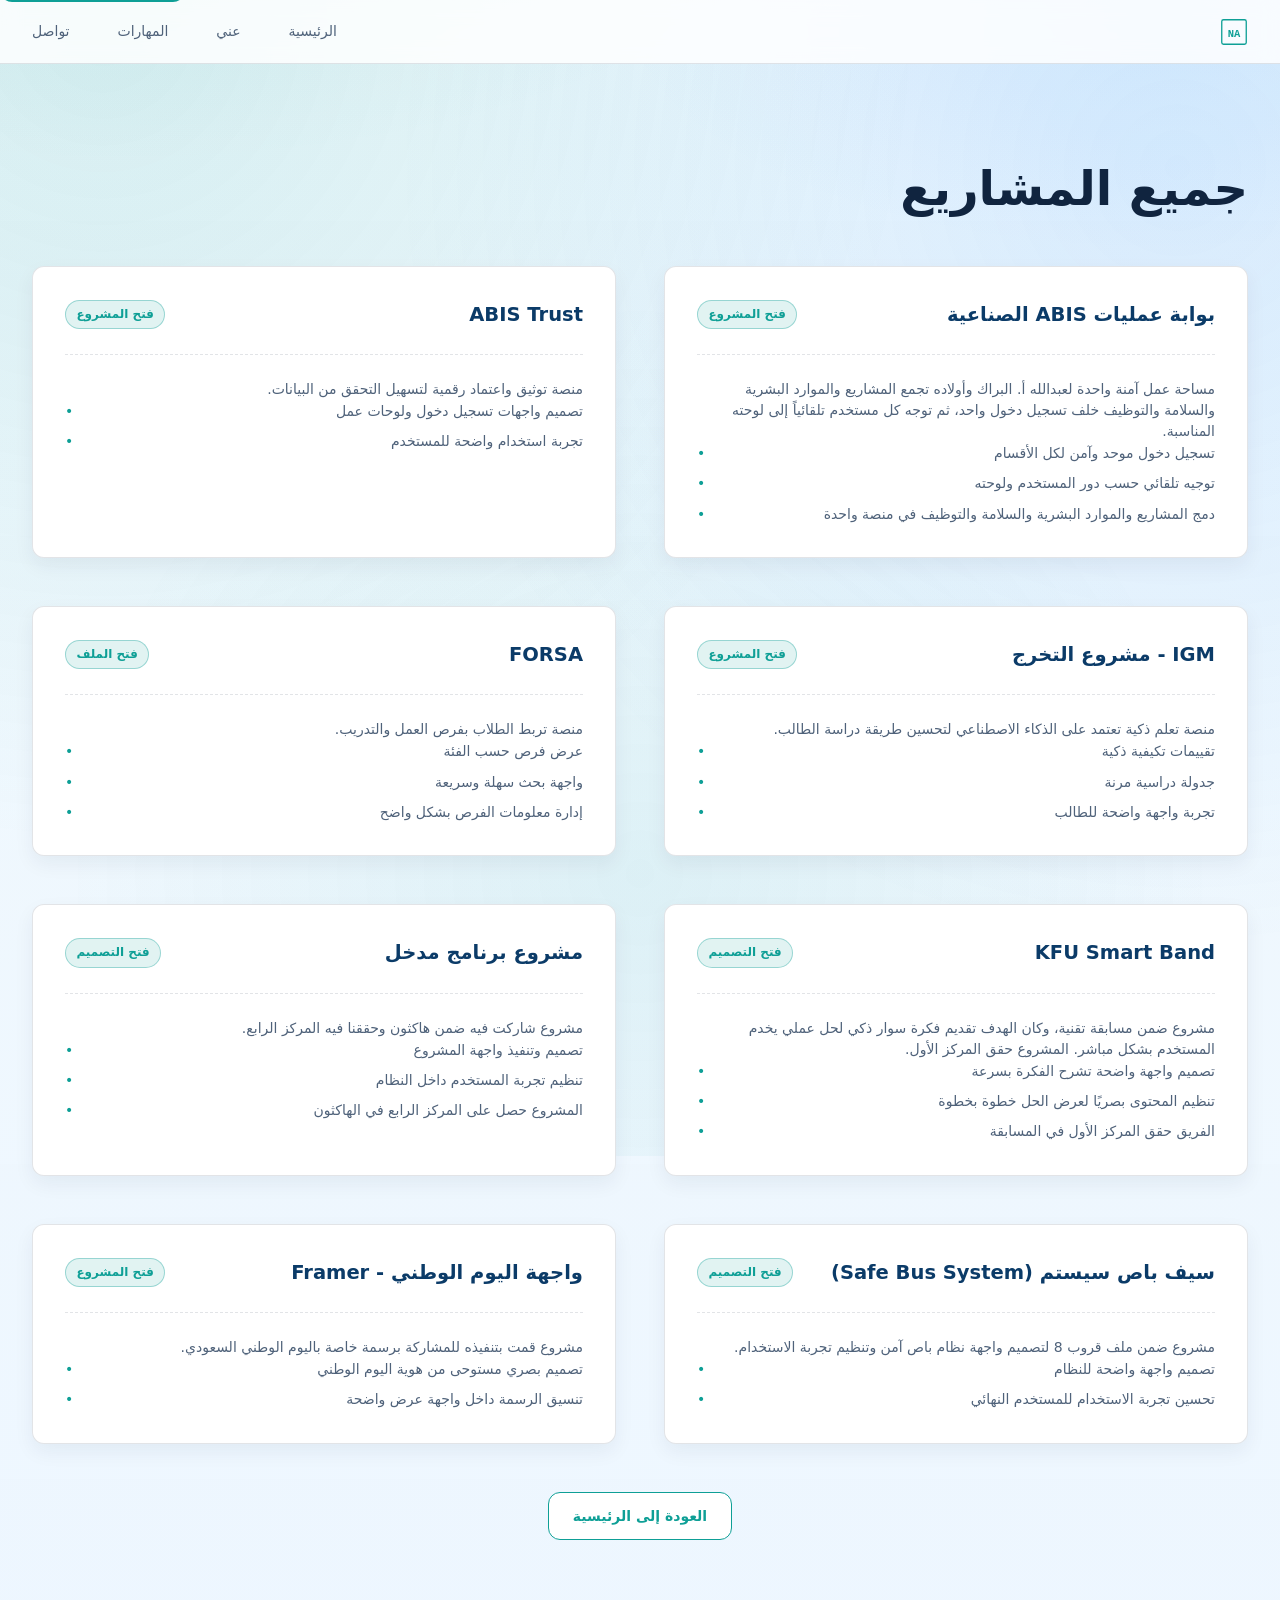
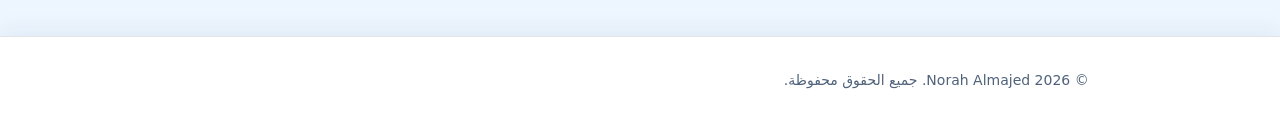
==== commit 40ddc684: "Remove duplicated ABIS project card" ====
--- a/projects.html
+++ b/projects.html
@@ -75,22 +75,6 @@
         <article class="project-card" data-index="2">
           <details class="project-expandable" open>
             <summary>
-              <span class="project-title">ABIS | التميز في الأداء والسلامة</span>
-              <a class="project-toggle project-design-btn" href="https://abis-production-4e54.up.railway.app/" target="_blank" rel="noopener noreferrer" aria-label="فتح مشروع ABIS | التميز في الأداء والسلامة">فتح المشروع</a>
-            </summary>
-            <div class="project-content">
-              <p class="project-outcome">شاركت في تصميم واجهة موقع مظلة ضمن فترة التدريب.</p>
-              <ul class="project-bullets">
-                <li>التركيز على هوية بصرية واضحة</li>
-                <li>تجربة استخدام مرتبة وسهلة</li>
-              </ul>
-            </div>
-          </details>
-        </article>
-
-        <article class="project-card" data-index="3">
-          <details class="project-expandable" open>
-            <summary>
               <span class="project-title">IGM - مشروع التخرج</span>
               <a class="project-toggle project-design-btn" href="IGM/index.php" target="_blank" rel="noopener noreferrer" aria-label="فتح مشروع IGM">فتح المشروع</a>
             </summary>
@@ -105,7 +89,7 @@
           </details>
         </article>
 
-        <article class="project-card" data-index="4">
+        <article class="project-card" data-index="3">
           <details class="project-expandable" open>
             <summary>
               <span class="project-title">FORSA</span>
@@ -122,7 +106,7 @@
           </details>
         </article>
 
-        <article class="project-card" data-index="5">
+        <article class="project-card" data-index="4">
           <details class="project-expandable" open>
             <summary>
               <span class="project-title">KFU Smart Band</span>
@@ -139,7 +123,7 @@
           </details>
         </article>
 
-        <article class="project-card" data-index="6">
+        <article class="project-card" data-index="5">
           <details class="project-expandable" open>
             <summary>
               <span class="project-title">مشروع برنامج مدخل</span>
@@ -156,7 +140,7 @@
           </details>
         </article>
 
-        <article class="project-card" data-index="7">
+        <article class="project-card" data-index="6">
           <details class="project-expandable" open>
             <summary>
               <span class="project-title">سيف باص سيستم (Safe Bus System)</span>
@@ -172,7 +156,7 @@
           </details>
         </article>
 
-        <article class="project-card" data-index="8">
+        <article class="project-card" data-index="7">
           <details class="project-expandable" open>
             <summary>
               <span class="project-title">واجهة اليوم الوطني - Framer</span>
